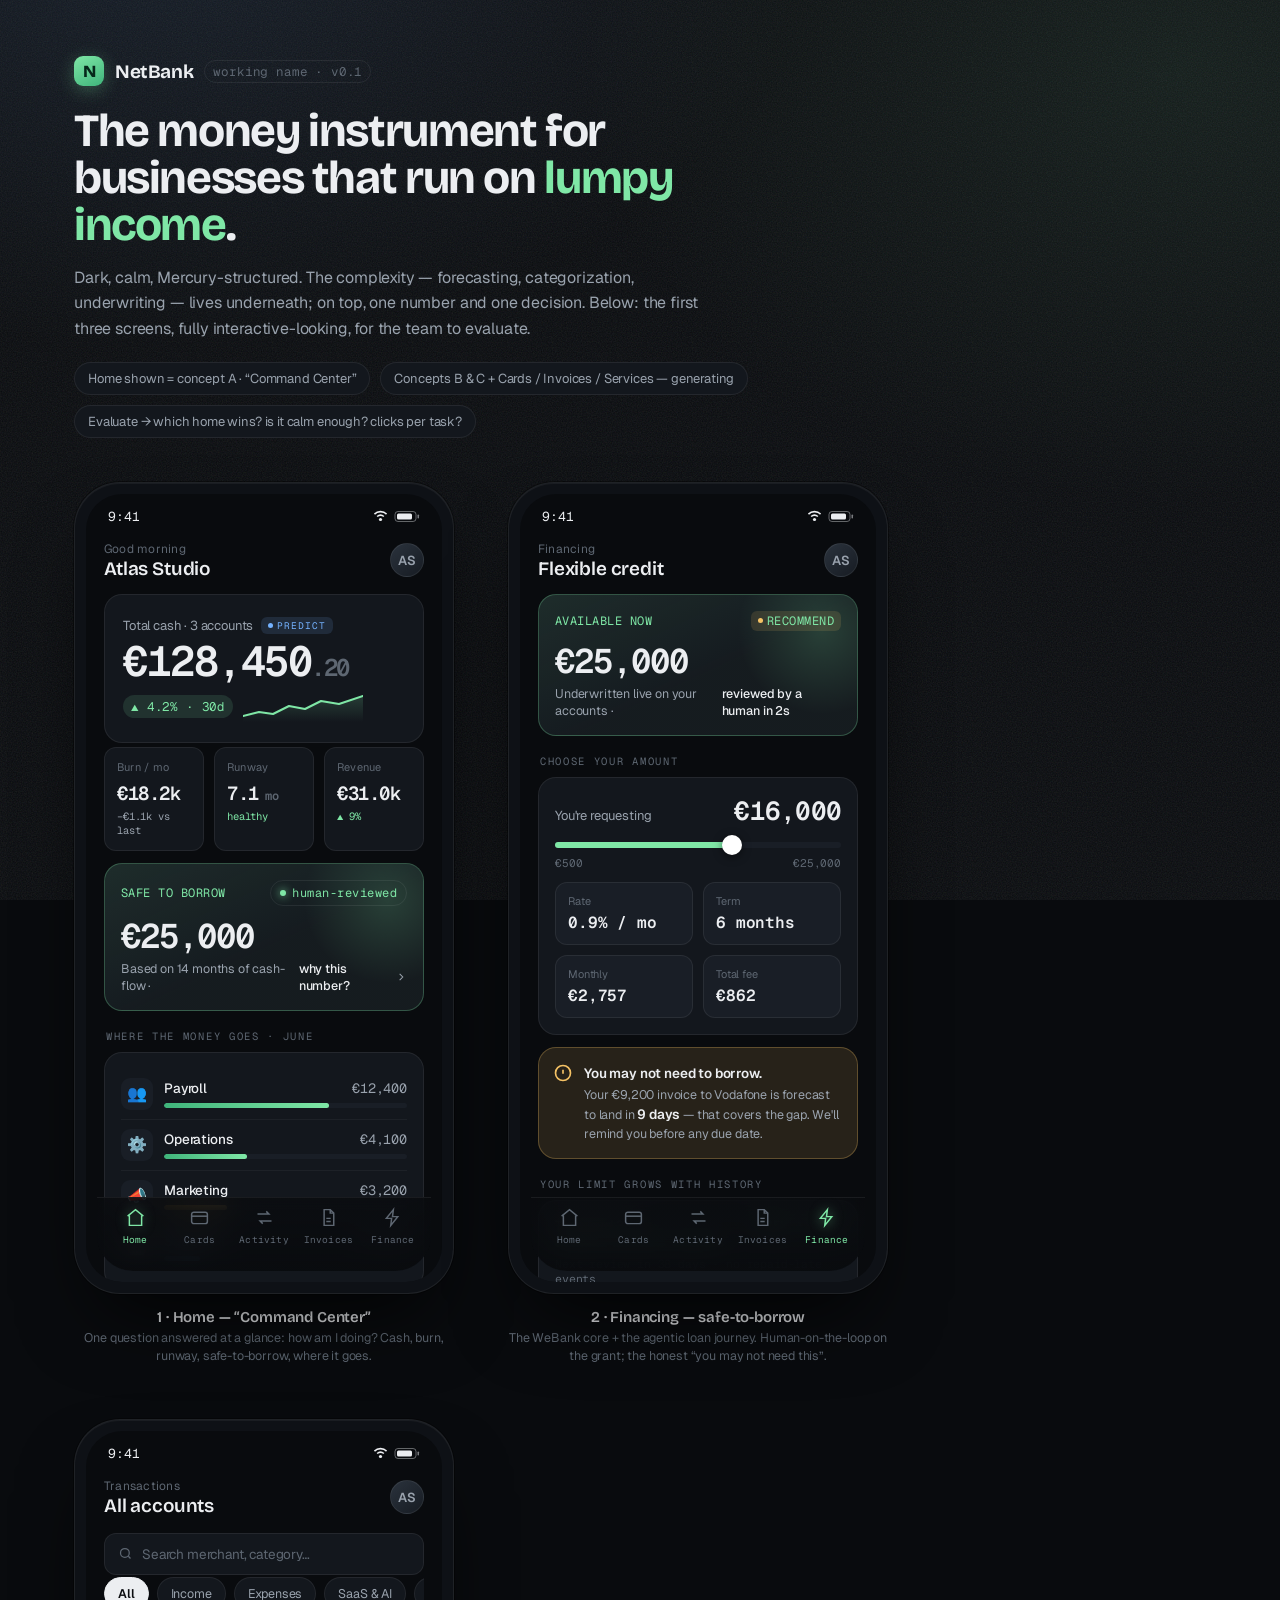
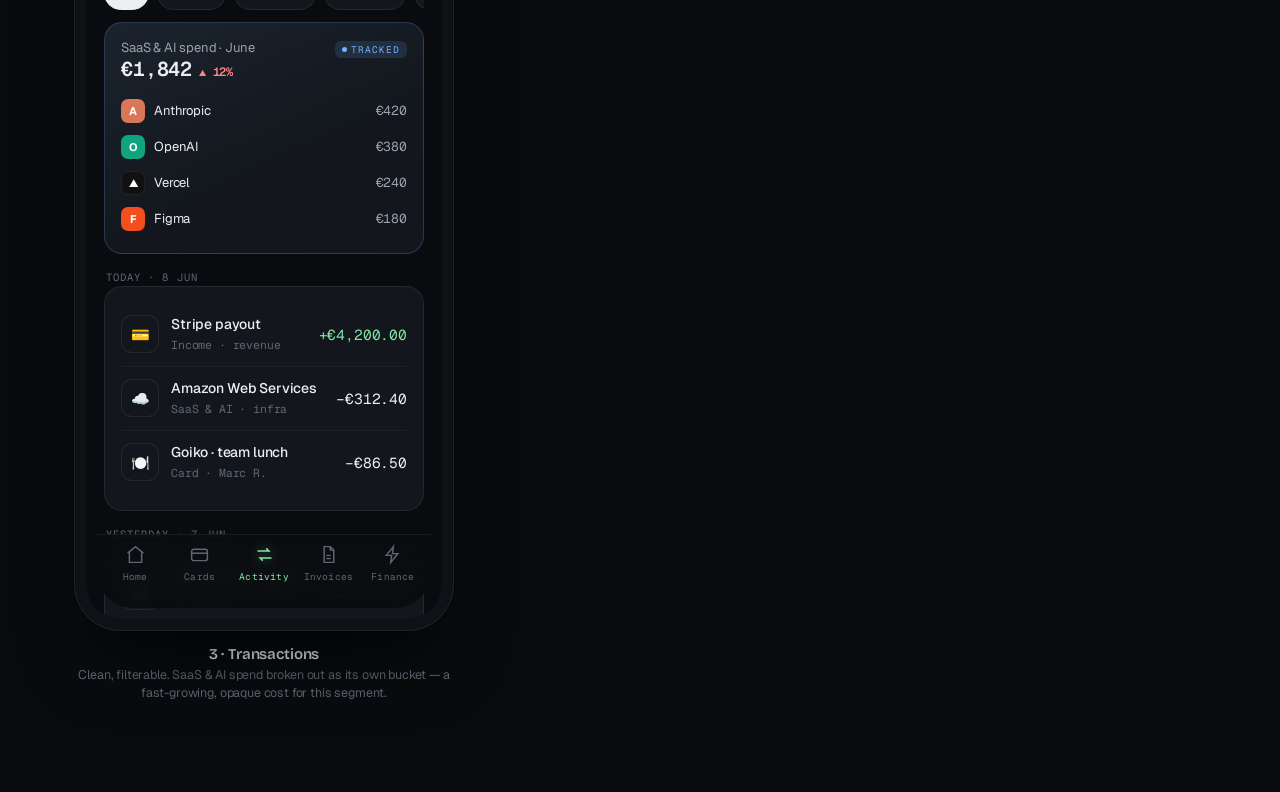
==== index.html @ 4669c6eb "feat(mockups): dark mobile mockups (Home / Financing / Transactions) + Mobile Experience deck - desi" ====
<!DOCTYPE html>
<html lang="en">
<head>
<meta charset="UTF-8">
<meta http-equiv="refresh" content="0; url=./design/mockups/index.html">
<title>NetBank</title>
</head>
<body>
<p>Redirecting to <a href="./design/mockups/index.html">NetBank mockups</a>…</p>
</body>
</html>
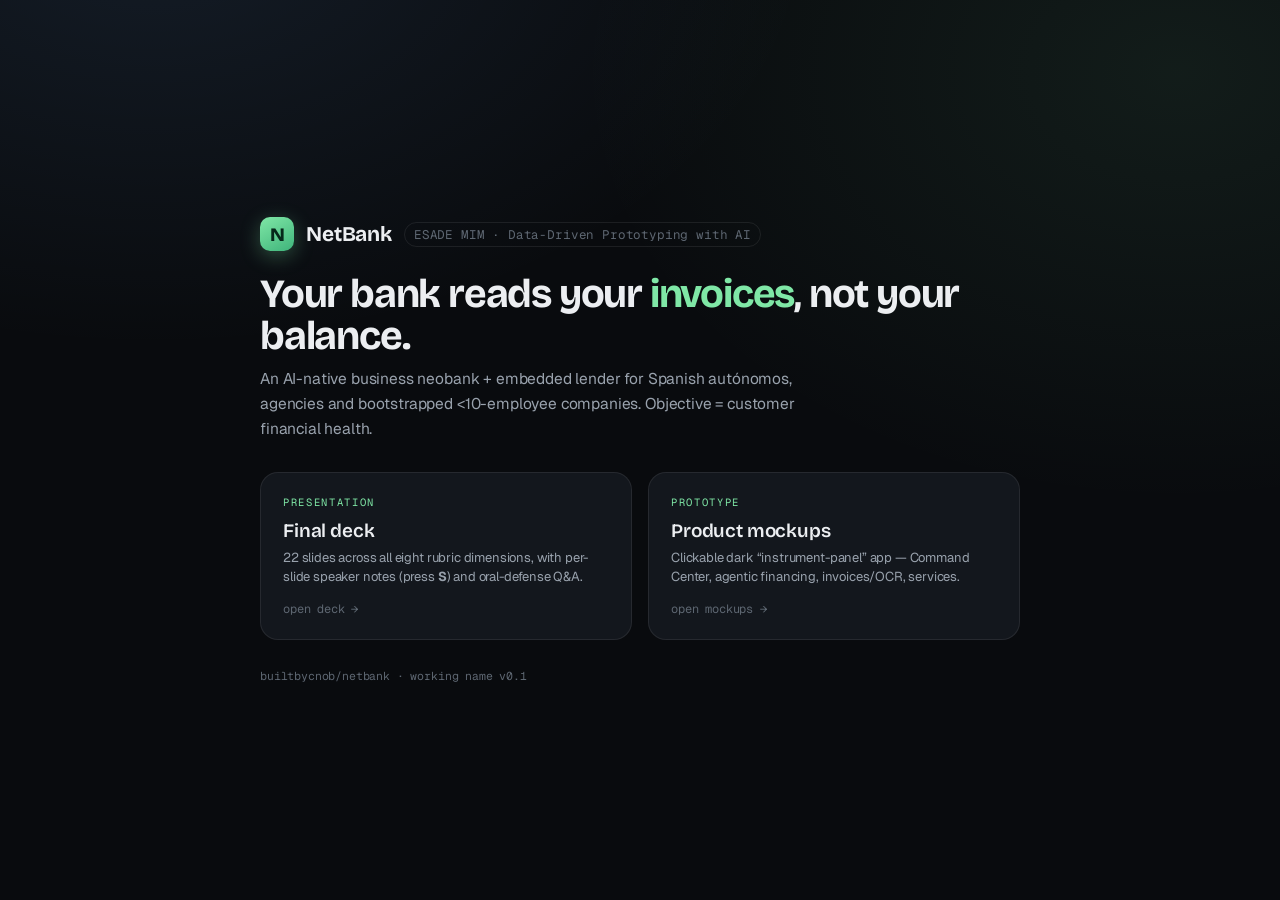
==== commit cf180311: "feat(slides): reveal.js final deck generated from docs/09 + landing page Render the 22-slide master " ====
--- a/index.html
+++ b/index.html
@@ -2,10 +2,64 @@
 <html lang="en">
 <head>
 <meta charset="UTF-8">
-<meta http-equiv="refresh" content="0; url=./design/mockups/index.html">
-<title>NetBank</title>
+<meta name="viewport" content="width=device-width, initial-scale=1.0">
+<title>NetBank — ESADE MIM</title>
+<link rel="preconnect" href="https://fonts.googleapis.com">
+<link rel="preconnect" href="https://fonts.gstatic.com" crossorigin>
+<link href="https://fonts.googleapis.com/css2?family=Bricolage+Grotesque:opsz,wght@12..96,400..800&family=Geist:wght@400..700&family=Geist+Mono:wght@400..600&display=swap" rel="stylesheet">
+<style>
+  :root{ --bg:#090B0E; --surface:#13171D; --line:rgba(255,255,255,.08); --text:#ECEEF1;
+    --text-2:#99A2AD; --text-3:#5E6772; --mint:#7FE7A6;
+    --display:'Bricolage Grotesque',sans-serif; --sans:'Geist',system-ui,sans-serif; --mono:'Geist Mono',monospace; }
+  *{box-sizing:border-box;margin:0;padding:0}
+  body{ font-family:var(--sans); color:var(--text); letter-spacing:-.01em; min-height:100vh;
+    background:
+      radial-gradient(1100px 700px at 12% -8%, rgba(116,178,255,.10), transparent 60%),
+      radial-gradient(1000px 720px at 92% 8%, rgba(127,231,166,.08), transparent 60%), var(--bg);
+    display:flex; align-items:center; justify-content:center; padding:32px; }
+  .wrap{ width:100%; max-width:760px; }
+  .brand{ display:flex; align-items:center; gap:12px; margin-bottom:22px; }
+  .mark{ width:34px; height:34px; border-radius:10px; background:linear-gradient(150deg,var(--mint),#3FB47B);
+    display:grid; place-items:center; color:#06281A; font-family:var(--display); font-weight:800; font-size:19px;
+    box-shadow:0 5px 20px rgba(127,231,166,.3); }
+  .brand b{ font-family:var(--display); font-weight:700; font-size:21px; }
+  .brand span{ color:var(--text-3); font-size:12.5px; font-family:var(--mono); border:1px solid var(--line); padding:3px 9px; border-radius:999px; }
+  h1{ font-family:var(--display); font-weight:700; font-size:clamp(28px,4.6vw,40px); line-height:1.05; letter-spacing:-.03em; margin-bottom:10px; }
+  h1 em{ font-style:normal; color:var(--mint); }
+  .lede{ color:var(--text-2); font-size:15.5px; line-height:1.6; max-width:560px; margin-bottom:30px; }
+  .cards{ display:grid; grid-template-columns:1fr 1fr; gap:16px; }
+  @media(max-width:560px){ .cards{ grid-template-columns:1fr; } }
+  a.card{ display:block; text-decoration:none; color:inherit; background:var(--surface); border:1px solid var(--line);
+    border-radius:18px; padding:22px; transition:.2s; }
+  a.card:hover{ border-color:var(--mint); transform:translateY(-2px); }
+  .card .eyb{ font-family:var(--mono); font-size:10.5px; letter-spacing:.16em; text-transform:uppercase; color:var(--mint); margin-bottom:10px; }
+  .card h2{ font-family:var(--display); font-weight:600; font-size:19px; margin-bottom:6px; }
+  .card p{ color:var(--text-2); font-size:13px; line-height:1.5; }
+  .card .go{ margin-top:14px; font-family:var(--mono); font-size:12px; color:var(--text-3); }
+  a.card:hover .go{ color:var(--mint); }
+  footer{ margin-top:28px; color:var(--text-3); font-family:var(--mono); font-size:11.5px; }
+</style>
 </head>
 <body>
-<p>Redirecting to <a href="./design/mockups/index.html">NetBank mockups</a>…</p>
+  <main class="wrap">
+    <div class="brand"><div class="mark">N</div><b>NetBank</b><span>ESADE MIM · Data-Driven Prototyping with AI</span></div>
+    <h1>Your bank reads your <em>invoices</em>, not your balance.</h1>
+    <p class="lede">An AI-native business neobank + embedded lender for Spanish autónomos, agencies and bootstrapped &lt;10-employee companies. Objective = customer financial health.</p>
+    <div class="cards">
+      <a class="card" href="./design/slides/">
+        <div class="eyb">Presentation</div>
+        <h2>Final deck</h2>
+        <p>22 slides across all eight rubric dimensions, with per-slide speaker notes (press <b>S</b>) and oral-defense Q&amp;A.</p>
+        <div class="go">open deck →</div>
+      </a>
+      <a class="card" href="./design/mockups/">
+        <div class="eyb">Prototype</div>
+        <h2>Product mockups</h2>
+        <p>Clickable dark “instrument-panel” app — Command Center, agentic financing, invoices/OCR, services.</p>
+        <div class="go">open mockups →</div>
+      </a>
+    </div>
+    <footer>builtbycnob/netbank · working name v0.1</footer>
+  </main>
 </body>
 </html>
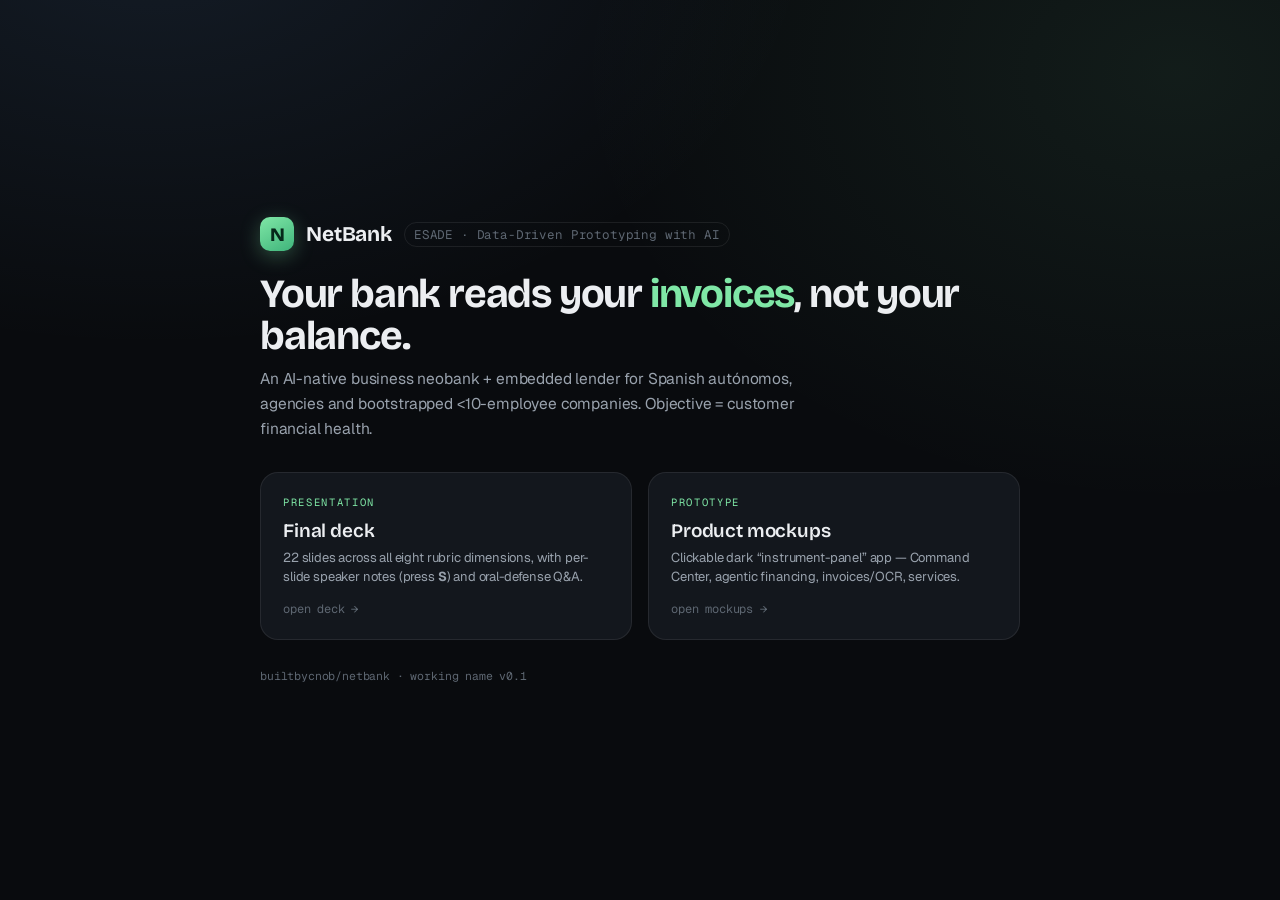
==== commit c70767d2: "fix: correct course label ESADE MIM → ESADE across repo + deck (not a MIM course) NetBank is an ESAD" ====
--- a/index.html
+++ b/index.html
@@ -3,7 +3,7 @@
 <head>
 <meta charset="UTF-8">
 <meta name="viewport" content="width=device-width, initial-scale=1.0">
-<title>NetBank — ESADE MIM</title>
+<title>NetBank — ESADE</title>
 <link rel="preconnect" href="https://fonts.googleapis.com">
 <link rel="preconnect" href="https://fonts.gstatic.com" crossorigin>
 <link href="https://fonts.googleapis.com/css2?family=Bricolage+Grotesque:opsz,wght@12..96,400..800&family=Geist:wght@400..700&family=Geist+Mono:wght@400..600&display=swap" rel="stylesheet">
@@ -42,7 +42,7 @@
 </head>
 <body>
   <main class="wrap">
-    <div class="brand"><div class="mark">N</div><b>NetBank</b><span>ESADE MIM · Data-Driven Prototyping with AI</span></div>
+    <div class="brand"><div class="mark">N</div><b>NetBank</b><span>ESADE · Data-Driven Prototyping with AI</span></div>
     <h1>Your bank reads your <em>invoices</em>, not your balance.</h1>
     <p class="lede">An AI-native business neobank + embedded lender for Spanish autónomos, agencies and bootstrapped &lt;10-employee companies. Objective = customer financial health.</p>
     <div class="cards">
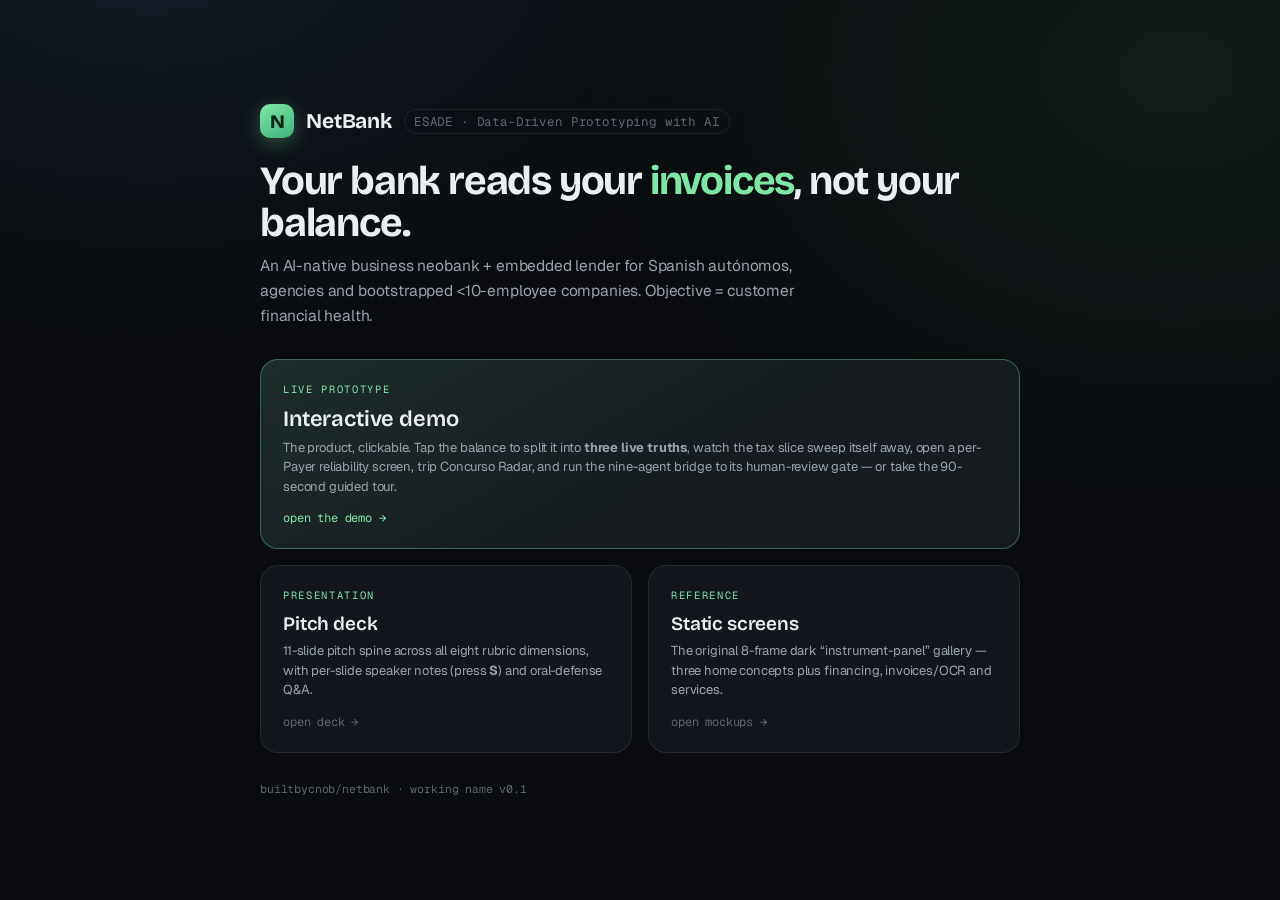
==== commit 19965d42: "feat(demo): interactive clickable product prototype (NET-01) Ship design/demo/ — one navigable phone" ====
--- a/index.html
+++ b/index.html
@@ -37,6 +37,10 @@
   .card p{ color:var(--text-2); font-size:13px; line-height:1.5; }
   .card .go{ margin-top:14px; font-family:var(--mono); font-size:12px; color:var(--text-3); }
   a.card:hover .go{ color:var(--mint); }
+  a.card.feature{ grid-column:1 / -1; border-color:rgba(127,231,166,.35);
+    background:linear-gradient(150deg,rgba(127,231,166,.10),rgba(127,231,166,.02) 60%),var(--surface); }
+  a.card.feature h2{ font-size:22px; }
+  a.card.feature .go{ color:var(--mint); }
   footer{ margin-top:28px; color:var(--text-3); font-family:var(--mono); font-size:11.5px; }
 </style>
 </head>
@@ -46,16 +50,22 @@
     <h1>Your bank reads your <em>invoices</em>, not your balance.</h1>
     <p class="lede">An AI-native business neobank + embedded lender for Spanish autónomos, agencies and bootstrapped &lt;10-employee companies. Objective = customer financial health.</p>
     <div class="cards">
+      <a class="card feature" href="./design/demo/">
+        <div class="eyb">Live prototype</div>
+        <h2>Interactive demo</h2>
+        <p>The product, clickable. Tap the balance to split it into <b>three live truths</b>, watch the tax slice sweep itself away, open a per-Payer reliability screen, trip Concurso Radar, and run the nine-agent bridge to its human-review gate — or take the 90-second guided tour.</p>
+        <div class="go">open the demo →</div>
+      </a>
       <a class="card" href="./design/slides/">
         <div class="eyb">Presentation</div>
-        <h2>Final deck</h2>
-        <p>22 slides across all eight rubric dimensions, with per-slide speaker notes (press <b>S</b>) and oral-defense Q&amp;A.</p>
+        <h2>Pitch deck</h2>
+        <p>11-slide pitch spine across all eight rubric dimensions, with per-slide speaker notes (press <b>S</b>) and oral-defense Q&amp;A.</p>
         <div class="go">open deck →</div>
       </a>
       <a class="card" href="./design/mockups/">
-        <div class="eyb">Prototype</div>
-        <h2>Product mockups</h2>
-        <p>Clickable dark “instrument-panel” app — Command Center, agentic financing, invoices/OCR, services.</p>
+        <div class="eyb">Reference</div>
+        <h2>Static screens</h2>
+        <p>The original 8-frame dark “instrument-panel” gallery — three home concepts plus financing, invoices/OCR and services.</p>
         <div class="go">open mockups →</div>
       </a>
     </div>
